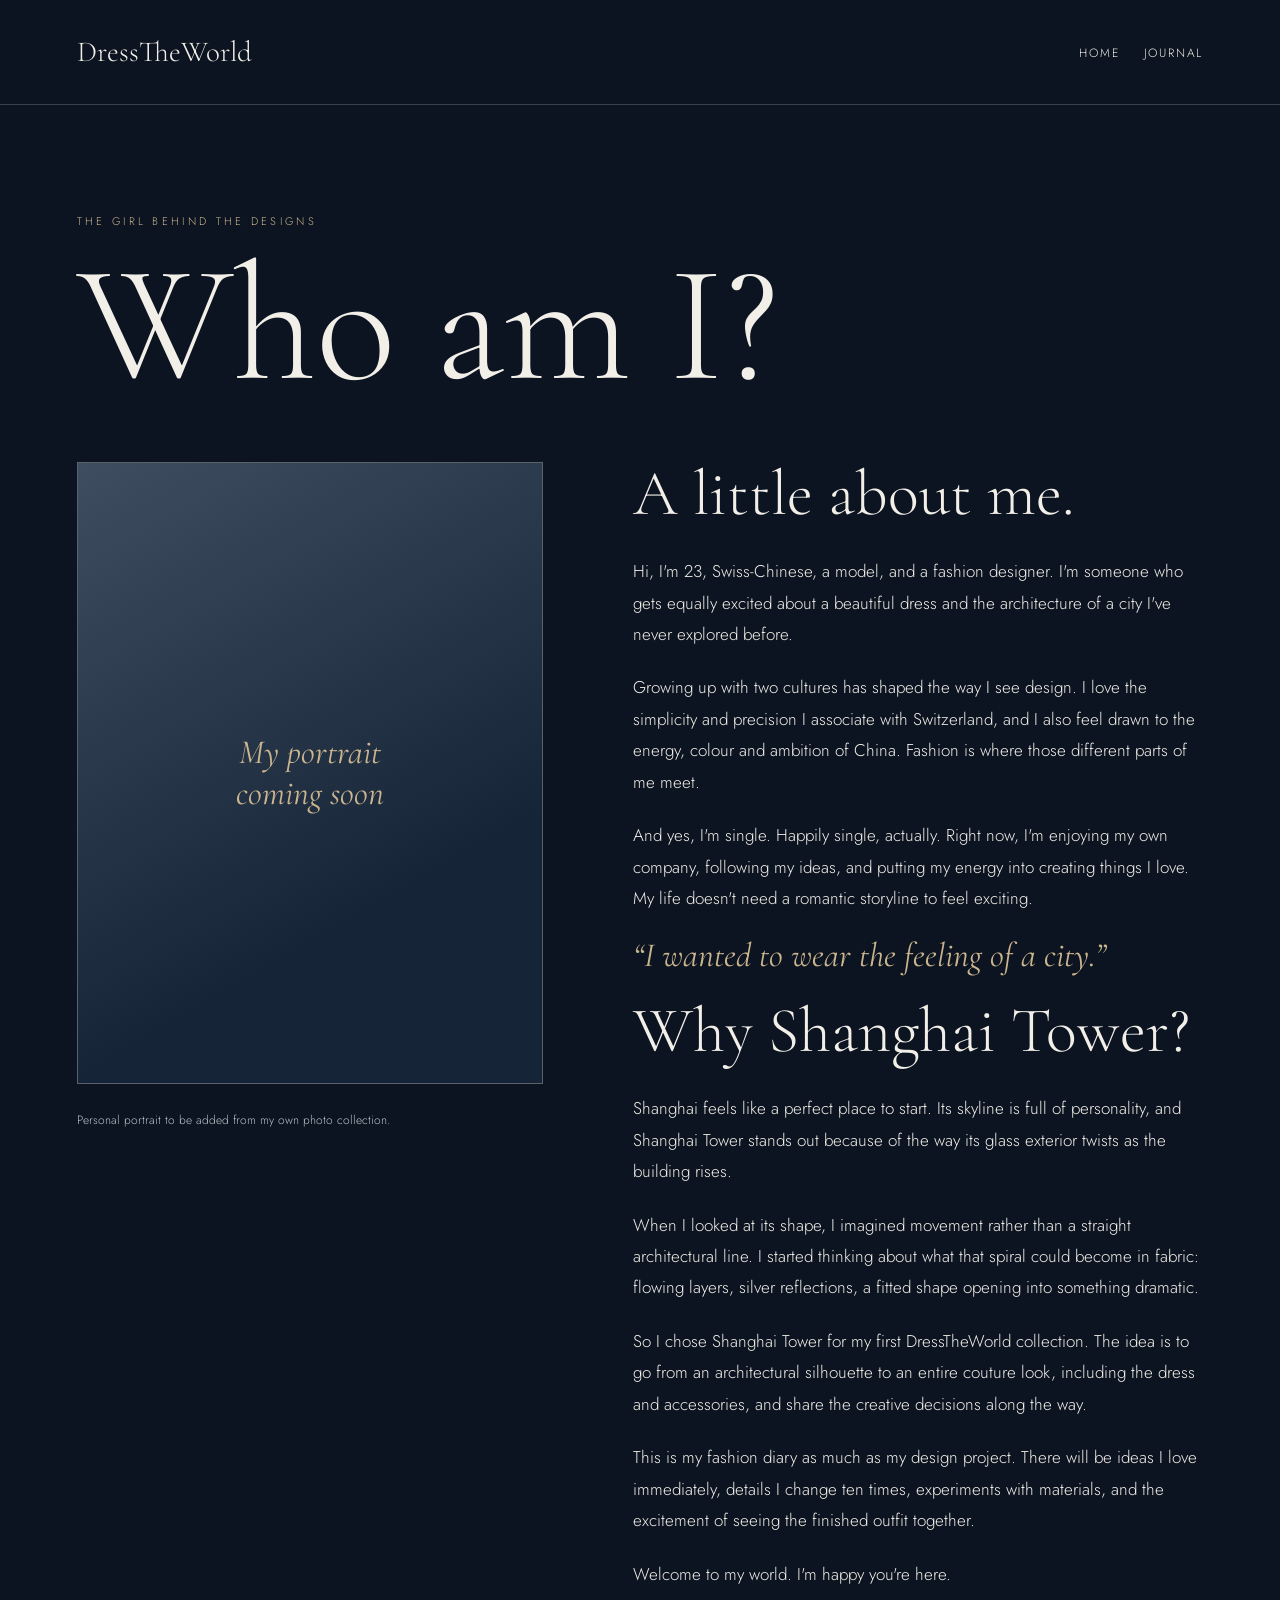
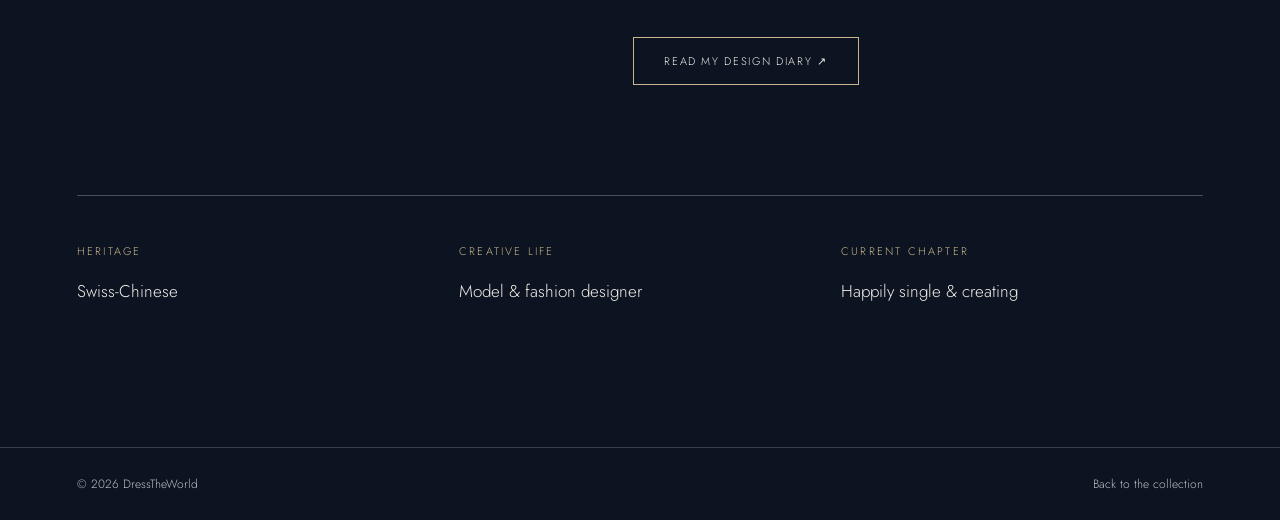
==== about.html @ 3185a852 "Add designer biography and Shanghai Tower personal story" ====
<!doctype html>
<html lang="en"><head><meta charset="utf-8"><meta name="viewport" content="width=device-width,initial-scale=1"><meta name="description" content="Meet the Swiss-Chinese model and fashion designer behind DressTheWorld."><title>Who Am I | DressTheWorld</title>
<link rel="preconnect" href="https://fonts.googleapis.com"><link rel="preconnect" href="https://fonts.gstatic.com" crossorigin><link href="https://fonts.googleapis.com/css2?family=Cormorant+Garamond:wght@300;400;500&family=Jost:wght@300;400;500&display=swap" rel="stylesheet">
<style>:root{--bg:#0b1420;--light:#f2eee8;--gold:#cbb58f;--muted:#bbc1c7}*{box-sizing:border-box}body{margin:0;background:var(--bg);color:var(--light);font:300 17px/1.85 Jost,sans-serif}a{color:inherit;text-decoration:none}header,footer{padding:25px 6%;border-bottom:1px solid #37404b;display:flex;justify-content:space-between;gap:25px;align-items:center}footer{border-top:1px solid #37404b;border-bottom:0;color:var(--muted);font-size:12px}.brand,h1,h2{font-family:"Cormorant Garamond",serif;font-weight:300}.brand{font-size:29px}nav a{font-size:12px;text-transform:uppercase;letter-spacing:.15em;margin-left:24px}nav a:hover{color:var(--gold)}main{max-width:1300px;margin:auto;padding:95px 6% 130px}.eyebrow{color:var(--gold);text-transform:uppercase;letter-spacing:.3em;font-size:11px}h1{font-size:clamp(5.5rem,13vw,11rem);line-height:.8;margin:28px 0 70px}h2{font-size:clamp(2.8rem,5vw,4.5rem);line-height:1;margin:0 0 30px}.layout{display:grid;grid-template-columns:.9fr 1.1fr;gap:8%;align-items:start}.portrait{aspect-ratio:3/4;border:1px solid #59616b;background:linear-gradient(150deg,#3e4e60,#152436 70%);display:grid;place-items:center;text-align:center;padding:30px}.portrait img{width:100%;height:100%;object-fit:cover}.portrait span{font:italic 34px "Cormorant Garamond",serif;color:var(--gold)}.copy p{margin:0 0 22px}.quote{font:italic 34px/1.2 "Cormorant Garamond",serif;color:var(--gold);margin:42px 0}.details{display:grid;grid-template-columns:repeat(3,1fr);gap:20px;margin:110px 0 0;padding-top:38px;border-top:1px solid #47505a}.detail label{color:var(--gold);font-size:11px;letter-spacing:.2em;text-transform:uppercase}.detail p{margin:10px 0}.footnote{font-size:12px;color:var(--muted);margin-top:25px}.btn{display:inline-block;border:1px solid var(--gold);padding:13px 30px;letter-spacing:.15em;text-transform:uppercase;font-size:11px;margin-top:25px}.btn:hover{background:var(--gold);color:var(--bg)}@media(max-width:760px){.layout,.details{grid-template-columns:1fr}main{padding:65px 6% 80px}nav a{margin-left:10px}.portrait{max-width:550px}h1{margin-bottom:45px}.details{margin-top:60px}}</style></head>
<body><header><a class="brand" href="./">DressTheWorld</a><nav><a href="./">Home</a><a href="journal.html">Journal</a></nav></header><main>
<p class="eyebrow">The girl behind the designs</p><h1>Who am I?</h1>
<div class="layout"><div><div class="portrait" id="portrait"><span>My portrait<br>coming soon</span></div><p class="footnote">Personal portrait to be added from my own photo collection.</p></div>
<div class="copy"><h2>A little about me.</h2>
<p>Hi, I'm 23, Swiss-Chinese, a model, and a fashion designer. I'm someone who gets equally excited about a beautiful dress and the architecture of a city I've never explored before.</p>
<p>Growing up with two cultures has shaped the way I see design. I love the simplicity and precision I associate with Switzerland, and I also feel drawn to the energy, colour and ambition of China. Fashion is where those different parts of me meet.</p>
<p>And yes, I'm single. Happily single, actually. Right now, I'm enjoying my own company, following my ideas, and putting my energy into creating things I love. My life doesn't need a romantic storyline to feel exciting.</p>
<p class="quote">“I wanted to wear the feeling of a city.”</p>
<h2>Why Shanghai Tower?</h2>
<p>Shanghai feels like a perfect place to start. Its skyline is full of personality, and Shanghai Tower stands out because of the way its glass exterior twists as the building rises.</p>
<p>When I looked at its shape, I imagined movement rather than a straight architectural line. I started thinking about what that spiral could become in fabric: flowing layers, silver reflections, a fitted shape opening into something dramatic.</p>
<p>So I chose Shanghai Tower for my first DressTheWorld collection. The idea is to go from an architectural silhouette to an entire couture look, including the dress and accessories, and share the creative decisions along the way.</p>
<p>This is my fashion diary as much as my design project. There will be ideas I love immediately, details I change ten times, experiments with materials, and the excitement of seeing the finished outfit together.</p>
<p>Welcome to my world. I'm happy you're here.</p>
<a class="btn" href="journal.html">Read my design diary ↗</a>
</div></div>
<div class="details"><div class="detail"><label>Heritage</label><p>Swiss-Chinese</p></div><div class="detail"><label>Creative life</label><p>Model & fashion designer</p></div><div class="detail"><label>Current chapter</label><p>Happily single & creating</p></div></div>
</main><footer><span>© <span id="year"></span> DressTheWorld</span><a href="./">Back to the collection</a></footer>
<script>document.getElementById('year').textContent=new Date().getFullYear();const im=new Image();im.onload=()=>{im.alt='Portrait of the DressTheWorld designer';document.getElementById('portrait').replaceChildren(im)};im.src='images/about/portrait.jpg';</script></body></html>
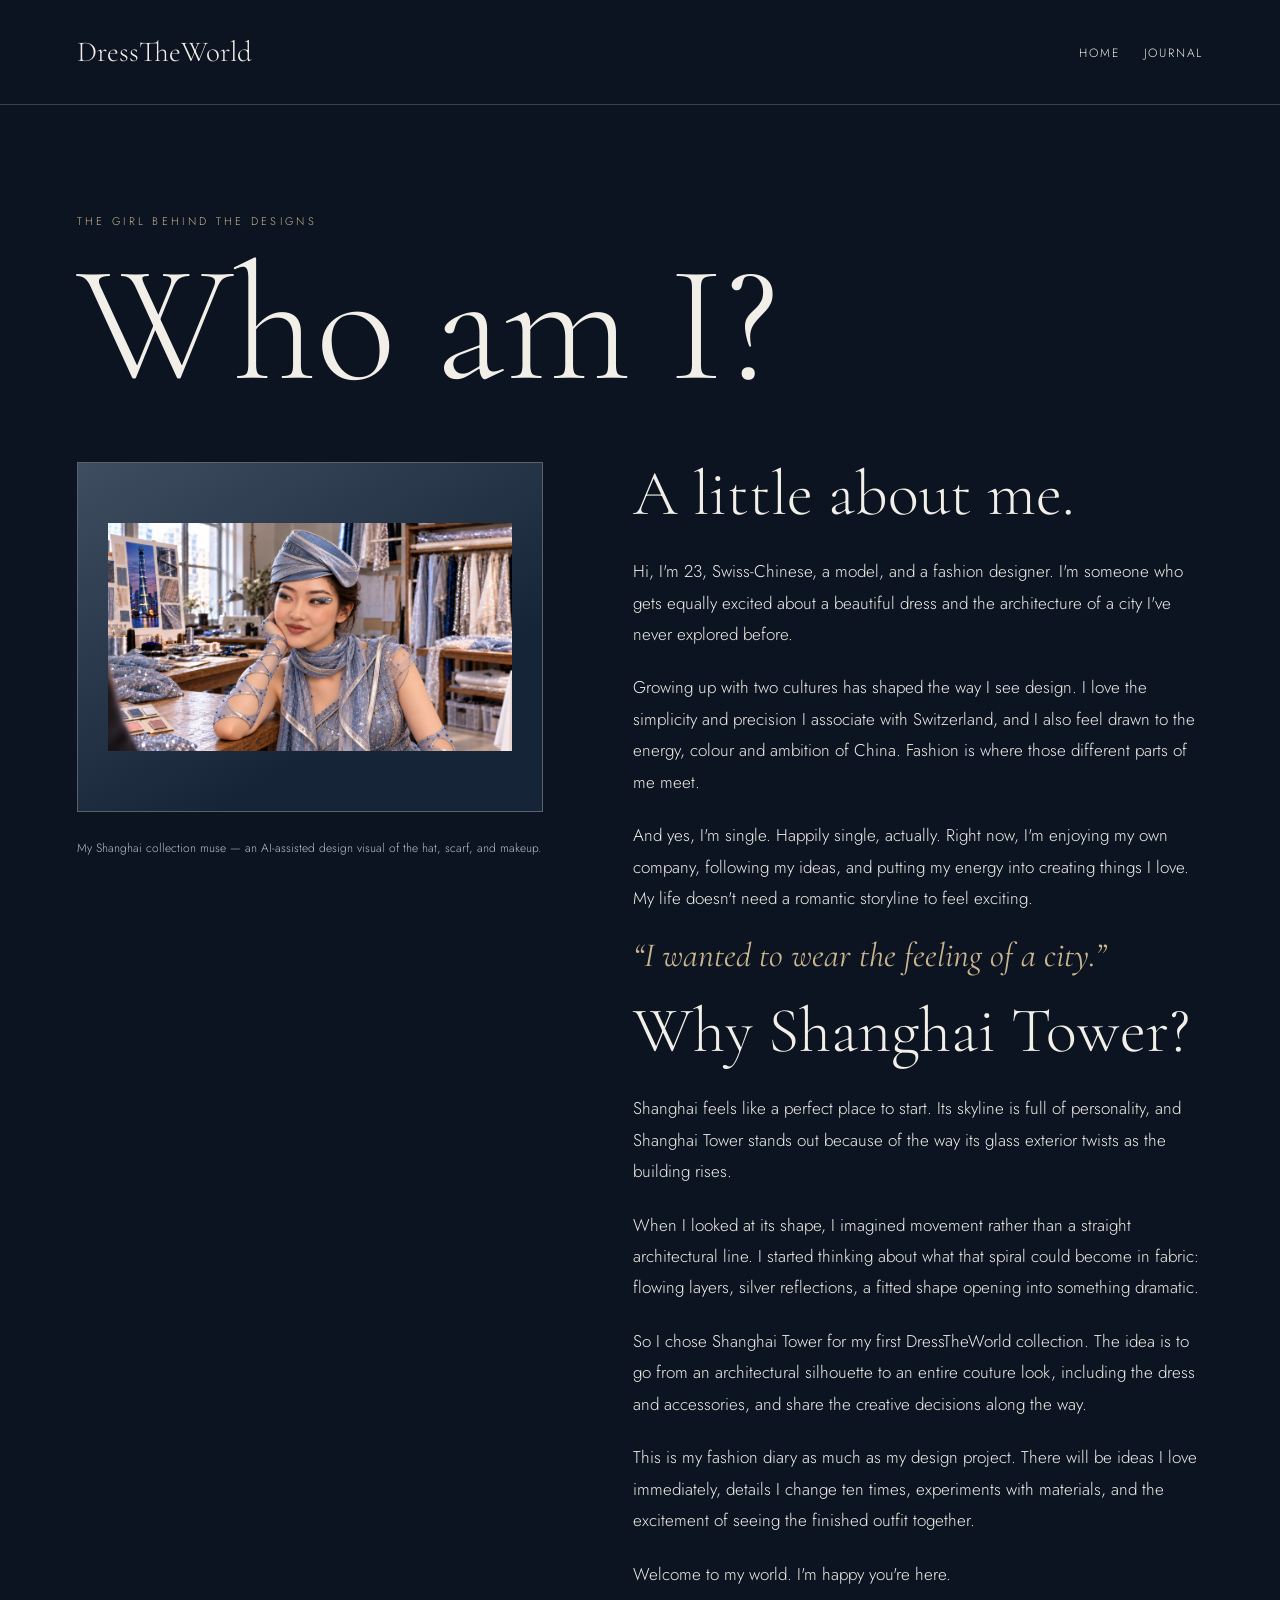
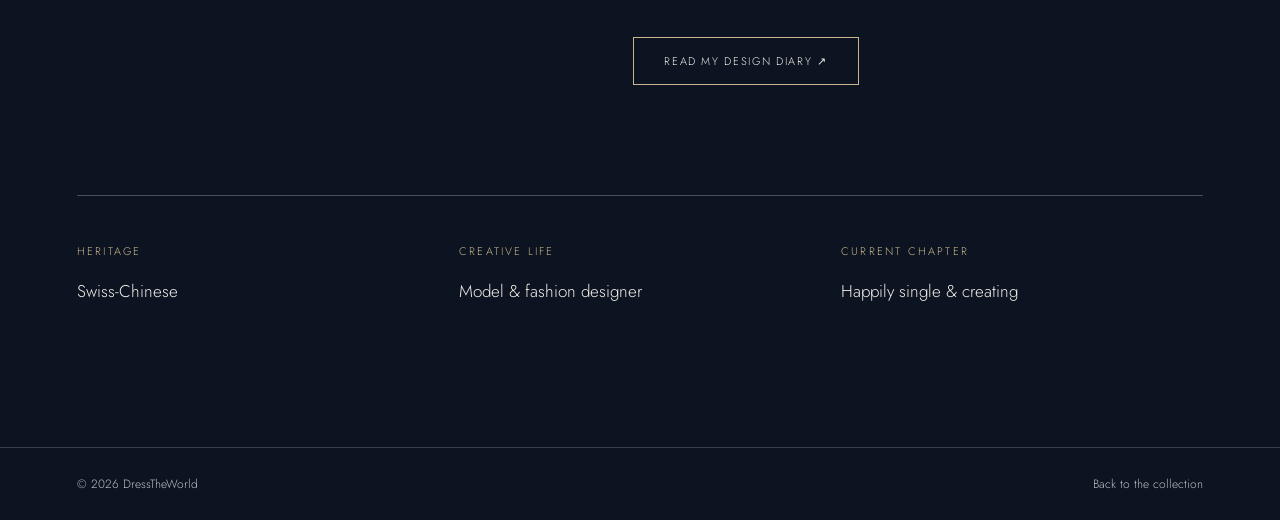
==== commit c8e7b8b8: "Publish complete Shanghai fashion diary with 106 captioned images" ====
--- a/about.html
+++ b/about.html
@@ -1,10 +1,10 @@
 <!doctype html>
 <html lang="en"><head><meta charset="utf-8"><meta name="viewport" content="width=device-width,initial-scale=1"><meta name="description" content="Meet the Swiss-Chinese model and fashion designer behind DressTheWorld."><title>Who Am I | DressTheWorld</title>
 <link rel="preconnect" href="https://fonts.googleapis.com"><link rel="preconnect" href="https://fonts.gstatic.com" crossorigin><link href="https://fonts.googleapis.com/css2?family=Cormorant+Garamond:wght@300;400;500&family=Jost:wght@300;400;500&display=swap" rel="stylesheet">
-<style>:root{--bg:#0b1420;--light:#f2eee8;--gold:#cbb58f;--muted:#bbc1c7}*{box-sizing:border-box}body{margin:0;background:var(--bg);color:var(--light);font:300 17px/1.85 Jost,sans-serif}a{color:inherit;text-decoration:none}header,footer{padding:25px 6%;border-bottom:1px solid #37404b;display:flex;justify-content:space-between;gap:25px;align-items:center}footer{border-top:1px solid #37404b;border-bottom:0;color:var(--muted);font-size:12px}.brand,h1,h2{font-family:"Cormorant Garamond",serif;font-weight:300}.brand{font-size:29px}nav a{font-size:12px;text-transform:uppercase;letter-spacing:.15em;margin-left:24px}nav a:hover{color:var(--gold)}main{max-width:1300px;margin:auto;padding:95px 6% 130px}.eyebrow{color:var(--gold);text-transform:uppercase;letter-spacing:.3em;font-size:11px}h1{font-size:clamp(5.5rem,13vw,11rem);line-height:.8;margin:28px 0 70px}h2{font-size:clamp(2.8rem,5vw,4.5rem);line-height:1;margin:0 0 30px}.layout{display:grid;grid-template-columns:.9fr 1.1fr;gap:8%;align-items:start}.portrait{aspect-ratio:3/4;border:1px solid #59616b;background:linear-gradient(150deg,#3e4e60,#152436 70%);display:grid;place-items:center;text-align:center;padding:30px}.portrait img{width:100%;height:100%;object-fit:cover}.portrait span{font:italic 34px "Cormorant Garamond",serif;color:var(--gold)}.copy p{margin:0 0 22px}.quote{font:italic 34px/1.2 "Cormorant Garamond",serif;color:var(--gold);margin:42px 0}.details{display:grid;grid-template-columns:repeat(3,1fr);gap:20px;margin:110px 0 0;padding-top:38px;border-top:1px solid #47505a}.detail label{color:var(--gold);font-size:11px;letter-spacing:.2em;text-transform:uppercase}.detail p{margin:10px 0}.footnote{font-size:12px;color:var(--muted);margin-top:25px}.btn{display:inline-block;border:1px solid var(--gold);padding:13px 30px;letter-spacing:.15em;text-transform:uppercase;font-size:11px;margin-top:25px}.btn:hover{background:var(--gold);color:var(--bg)}@media(max-width:760px){.layout,.details{grid-template-columns:1fr}main{padding:65px 6% 80px}nav a{margin-left:10px}.portrait{max-width:550px}h1{margin-bottom:45px}.details{margin-top:60px}}</style></head>
+<style>:root{--bg:#0b1420;--light:#f2eee8;--gold:#cbb58f;--muted:#bbc1c7}*{box-sizing:border-box}body{margin:0;background:var(--bg);color:var(--light);font:300 17px/1.85 Jost,sans-serif}a{color:inherit;text-decoration:none}header,footer{padding:25px 6%;border-bottom:1px solid #37404b;display:flex;justify-content:space-between;gap:25px;align-items:center}footer{border-top:1px solid #37404b;border-bottom:0;color:var(--muted);font-size:12px}.brand,h1,h2{font-family:"Cormorant Garamond",serif;font-weight:300}.brand{font-size:29px}nav a{font-size:12px;text-transform:uppercase;letter-spacing:.15em;margin-left:24px}nav a:hover{color:var(--gold)}main{max-width:1300px;margin:auto;padding:95px 6% 130px}.eyebrow{color:var(--gold);text-transform:uppercase;letter-spacing:.3em;font-size:11px}h1{font-size:clamp(5.5rem,13vw,11rem);line-height:.8;margin:28px 0 70px}h2{font-size:clamp(2.8rem,5vw,4.5rem);line-height:1;margin:0 0 30px}.layout{display:grid;grid-template-columns:.9fr 1.1fr;gap:8%;align-items:start}.portrait{aspect-ratio:4/3;border:1px solid #59616b;background:linear-gradient(150deg,#3e4e60,#152436 70%);display:grid;place-items:center;text-align:center;padding:30px}.portrait img{width:100%;height:100%;object-fit:contain}.portrait span{font:italic 34px "Cormorant Garamond",serif;color:var(--gold)}.copy p{margin:0 0 22px}.quote{font:italic 34px/1.2 "Cormorant Garamond",serif;color:var(--gold);margin:42px 0}.details{display:grid;grid-template-columns:repeat(3,1fr);gap:20px;margin:110px 0 0;padding-top:38px;border-top:1px solid #47505a}.detail label{color:var(--gold);font-size:11px;letter-spacing:.2em;text-transform:uppercase}.detail p{margin:10px 0}.footnote{font-size:12px;color:var(--muted);margin-top:25px}.btn{display:inline-block;border:1px solid var(--gold);padding:13px 30px;letter-spacing:.15em;text-transform:uppercase;font-size:11px;margin-top:25px}.btn:hover{background:var(--gold);color:var(--bg)}@media(max-width:760px){.layout,.details{grid-template-columns:1fr}main{padding:65px 6% 80px}nav a{margin-left:10px}.portrait{max-width:550px}h1{margin-bottom:45px}.details{margin-top:60px}}</style></head>
 <body><header><a class="brand" href="./">DressTheWorld</a><nav><a href="./">Home</a><a href="journal.html">Journal</a></nav></header><main>
 <p class="eyebrow">The girl behind the designs</p><h1>Who am I?</h1>
-<div class="layout"><div><div class="portrait" id="portrait"><span>My portrait<br>coming soon</span></div><p class="footnote">Personal portrait to be added from my own photo collection.</p></div>
+<div class="layout"><div><div class="portrait" id="portrait"><img src="images/diary/037.webp" alt="Collection muse wearing the Shanghai spiral hat and scarf in the atelier"></div><p class="footnote">My Shanghai collection muse — an AI-assisted design visual of the hat, scarf, and makeup.</p></div>
 <div class="copy"><h2>A little about me.</h2>
 <p>Hi, I'm 23, Swiss-Chinese, a model, and a fashion designer. I'm someone who gets equally excited about a beautiful dress and the architecture of a city I've never explored before.</p>
 <p>Growing up with two cultures has shaped the way I see design. I love the simplicity and precision I associate with Switzerland, and I also feel drawn to the energy, colour and ambition of China. Fashion is where those different parts of me meet.</p>
@@ -20,4 +20,4 @@
 </div></div>
 <div class="details"><div class="detail"><label>Heritage</label><p>Swiss-Chinese</p></div><div class="detail"><label>Creative life</label><p>Model & fashion designer</p></div><div class="detail"><label>Current chapter</label><p>Happily single & creating</p></div></div>
 </main><footer><span>© <span id="year"></span> DressTheWorld</span><a href="./">Back to the collection</a></footer>
-<script>document.getElementById('year').textContent=new Date().getFullYear();const im=new Image();im.onload=()=>{im.alt='Portrait of the DressTheWorld designer';document.getElementById('portrait').replaceChildren(im)};im.src='images/about/portrait.jpg';</script></body></html>+<script>document.getElementById('year').textContent=new Date().getFullYear();</script></body></html>
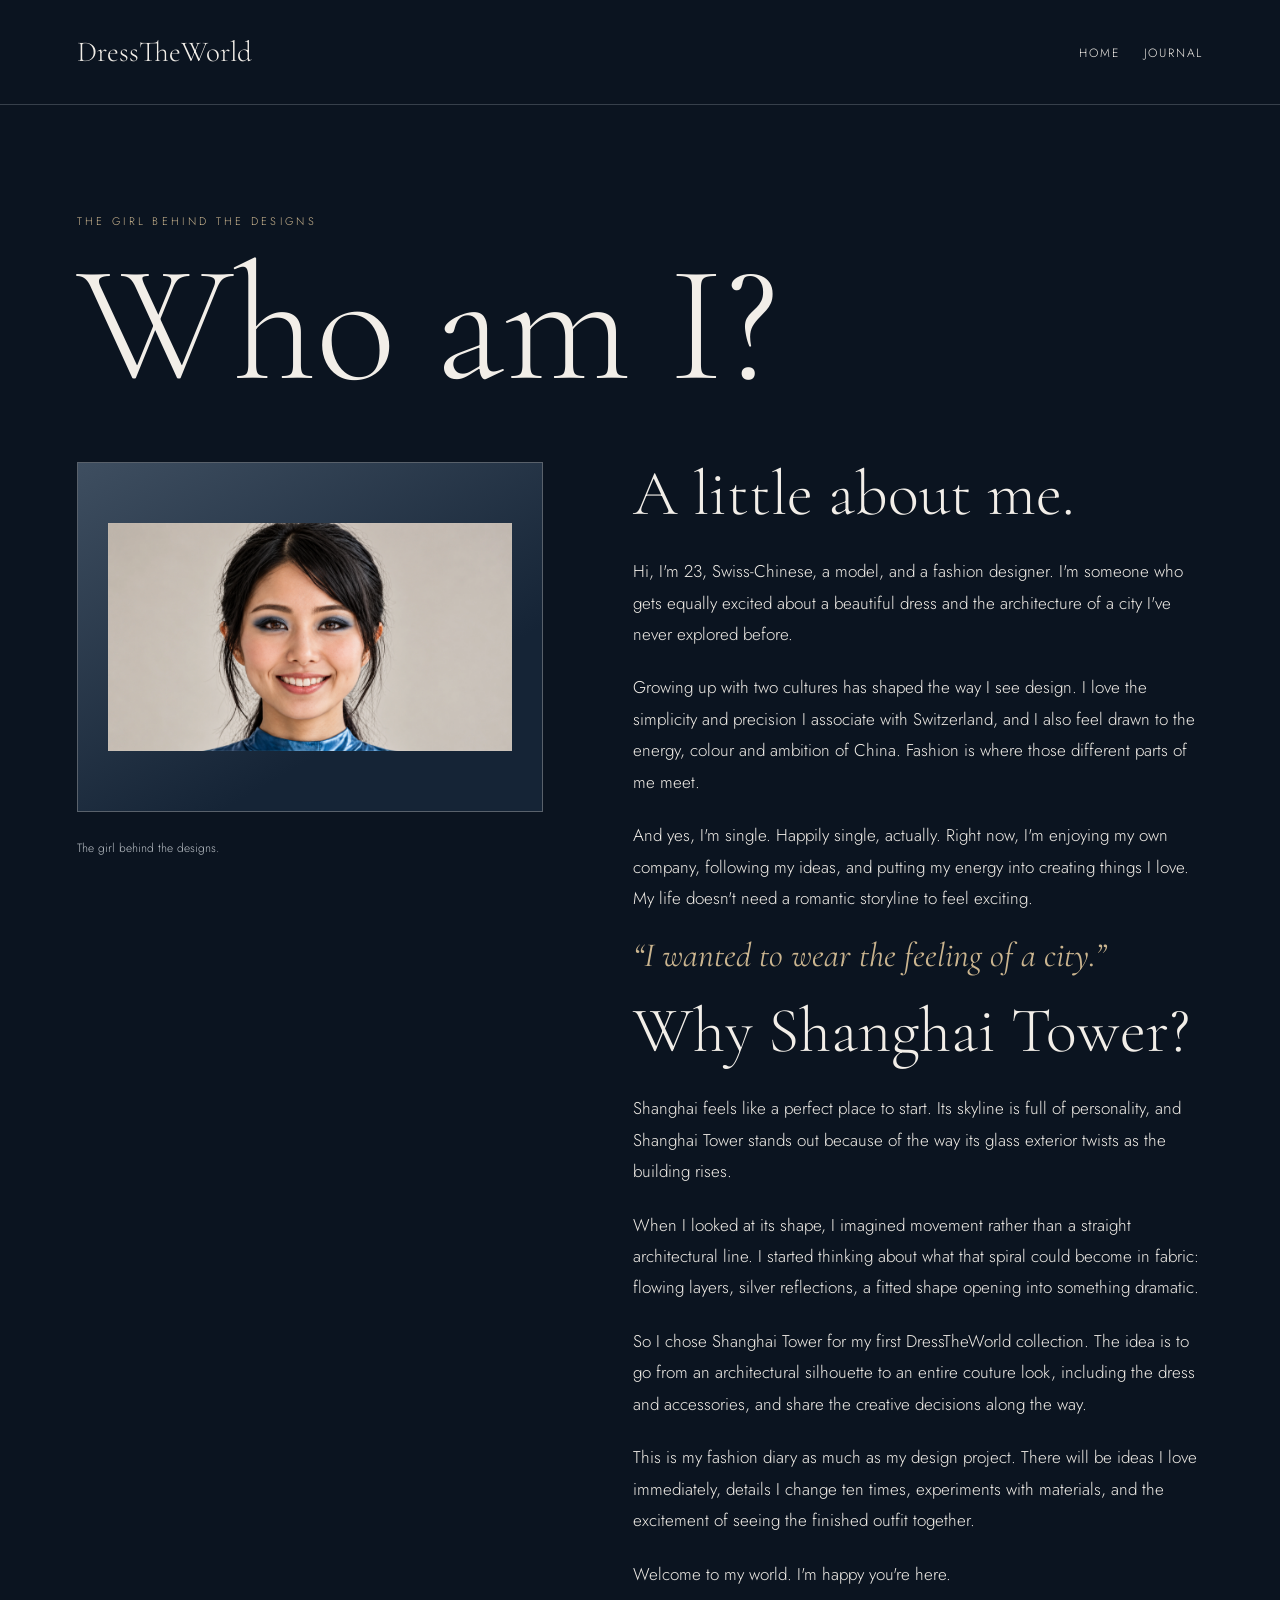
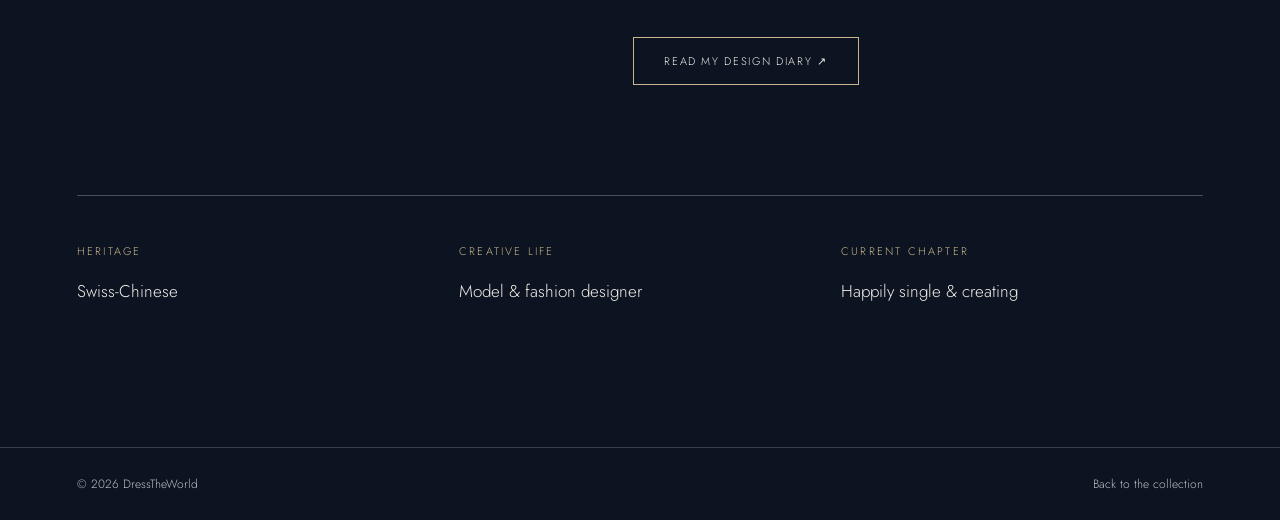
==== commit f942b55c: "Replace Who Am I portrait with supplied image" ====
--- a/about.html
+++ b/about.html
@@ -4,7 +4,7 @@
 <style>:root{--bg:#0b1420;--light:#f2eee8;--gold:#cbb58f;--muted:#bbc1c7}*{box-sizing:border-box}body{margin:0;background:var(--bg);color:var(--light);font:300 17px/1.85 Jost,sans-serif}a{color:inherit;text-decoration:none}header,footer{padding:25px 6%;border-bottom:1px solid #37404b;display:flex;justify-content:space-between;gap:25px;align-items:center}footer{border-top:1px solid #37404b;border-bottom:0;color:var(--muted);font-size:12px}.brand,h1,h2{font-family:"Cormorant Garamond",serif;font-weight:300}.brand{font-size:29px}nav a{font-size:12px;text-transform:uppercase;letter-spacing:.15em;margin-left:24px}nav a:hover{color:var(--gold)}main{max-width:1300px;margin:auto;padding:95px 6% 130px}.eyebrow{color:var(--gold);text-transform:uppercase;letter-spacing:.3em;font-size:11px}h1{font-size:clamp(5.5rem,13vw,11rem);line-height:.8;margin:28px 0 70px}h2{font-size:clamp(2.8rem,5vw,4.5rem);line-height:1;margin:0 0 30px}.layout{display:grid;grid-template-columns:.9fr 1.1fr;gap:8%;align-items:start}.portrait{aspect-ratio:4/3;border:1px solid #59616b;background:linear-gradient(150deg,#3e4e60,#152436 70%);display:grid;place-items:center;text-align:center;padding:30px}.portrait img{width:100%;height:100%;object-fit:contain}.portrait span{font:italic 34px "Cormorant Garamond",serif;color:var(--gold)}.copy p{margin:0 0 22px}.quote{font:italic 34px/1.2 "Cormorant Garamond",serif;color:var(--gold);margin:42px 0}.details{display:grid;grid-template-columns:repeat(3,1fr);gap:20px;margin:110px 0 0;padding-top:38px;border-top:1px solid #47505a}.detail label{color:var(--gold);font-size:11px;letter-spacing:.2em;text-transform:uppercase}.detail p{margin:10px 0}.footnote{font-size:12px;color:var(--muted);margin-top:25px}.btn{display:inline-block;border:1px solid var(--gold);padding:13px 30px;letter-spacing:.15em;text-transform:uppercase;font-size:11px;margin-top:25px}.btn:hover{background:var(--gold);color:var(--bg)}@media(max-width:760px){.layout,.details{grid-template-columns:1fr}main{padding:65px 6% 80px}nav a{margin-left:10px}.portrait{max-width:550px}h1{margin-bottom:45px}.details{margin-top:60px}}</style></head>
 <body><header><a class="brand" href="./">DressTheWorld</a><nav><a href="./">Home</a><a href="journal.html">Journal</a></nav></header><main>
 <p class="eyebrow">The girl behind the designs</p><h1>Who am I?</h1>
-<div class="layout"><div><div class="portrait" id="portrait"><img src="images/diary/037.webp" alt="Collection muse wearing the Shanghai spiral hat and scarf in the atelier"></div><p class="footnote">My Shanghai collection muse — an AI-assisted design visual of the hat, scarf, and makeup.</p></div>
+<div class="layout"><div><div class="portrait" id="portrait"><img src="images/who-am-i.webp" alt="Portrait with dark hair and a blue top" width="3840" height="2160"></div><p class="footnote">The girl behind the designs.</p></div>
 <div class="copy"><h2>A little about me.</h2>
 <p>Hi, I'm 23, Swiss-Chinese, a model, and a fashion designer. I'm someone who gets equally excited about a beautiful dress and the architecture of a city I've never explored before.</p>
 <p>Growing up with two cultures has shaped the way I see design. I love the simplicity and precision I associate with Switzerland, and I also feel drawn to the energy, colour and ambition of China. Fashion is where those different parts of me meet.</p>
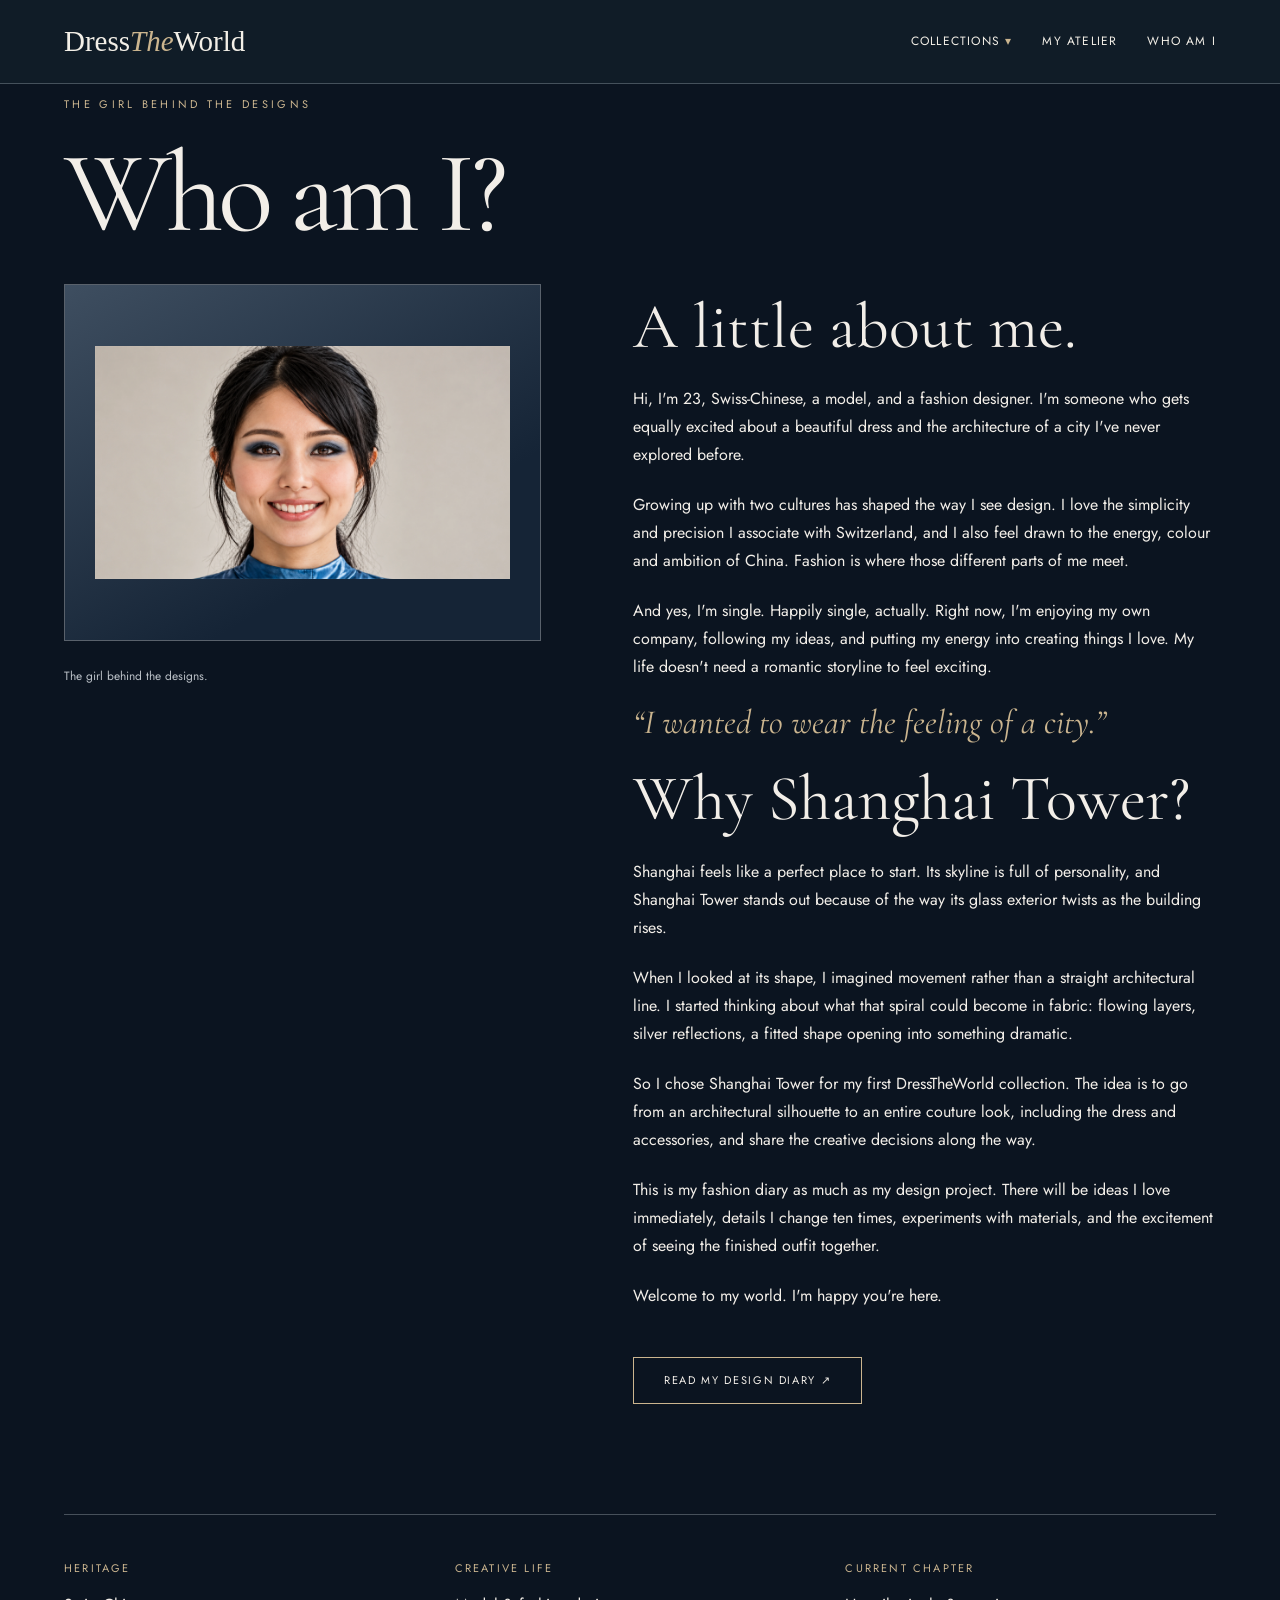
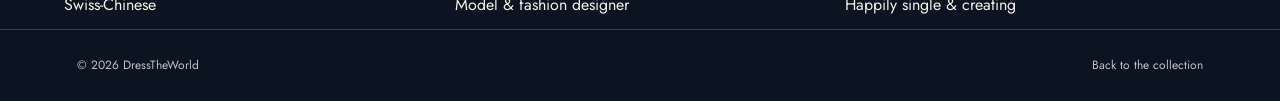
==== commit 0f30ea01: "Publish from Pinegrow" ====
--- a/about.html
+++ b/about.html
@@ -1,23 +1,23 @@
-<!doctype html>
-<html lang="en"><head><meta charset="utf-8"><meta name="viewport" content="width=device-width,initial-scale=1"><meta name="description" content="Meet the Swiss-Chinese model and fashion designer behind DressTheWorld."><title>Who Am I | DressTheWorld</title>
-<link rel="preconnect" href="https://fonts.googleapis.com"><link rel="preconnect" href="https://fonts.gstatic.com" crossorigin><link href="https://fonts.googleapis.com/css2?family=Cormorant+Garamond:wght@300;400;500&family=Jost:wght@300;400;500&display=swap" rel="stylesheet">
-<style>:root{--bg:#0b1420;--light:#f2eee8;--gold:#cbb58f;--muted:#bbc1c7}*{box-sizing:border-box}body{margin:0;background:var(--bg);color:var(--light);font:300 17px/1.85 Jost,sans-serif}a{color:inherit;text-decoration:none}header,footer{padding:25px 6%;border-bottom:1px solid #37404b;display:flex;justify-content:space-between;gap:25px;align-items:center}footer{border-top:1px solid #37404b;border-bottom:0;color:var(--muted);font-size:12px}.brand,h1,h2{font-family:"Cormorant Garamond",serif;font-weight:300}.brand{font-size:29px}nav a{font-size:12px;text-transform:uppercase;letter-spacing:.15em;margin-left:24px}nav a:hover{color:var(--gold)}main{max-width:1300px;margin:auto;padding:95px 6% 130px}.eyebrow{color:var(--gold);text-transform:uppercase;letter-spacing:.3em;font-size:11px}h1{font-size:clamp(5.5rem,13vw,11rem);line-height:.8;margin:28px 0 70px}h2{font-size:clamp(2.8rem,5vw,4.5rem);line-height:1;margin:0 0 30px}.layout{display:grid;grid-template-columns:.9fr 1.1fr;gap:8%;align-items:start}.portrait{aspect-ratio:4/3;border:1px solid #59616b;background:linear-gradient(150deg,#3e4e60,#152436 70%);display:grid;place-items:center;text-align:center;padding:30px}.portrait img{width:100%;height:100%;object-fit:contain}.portrait span{font:italic 34px "Cormorant Garamond",serif;color:var(--gold)}.copy p{margin:0 0 22px}.quote{font:italic 34px/1.2 "Cormorant Garamond",serif;color:var(--gold);margin:42px 0}.details{display:grid;grid-template-columns:repeat(3,1fr);gap:20px;margin:110px 0 0;padding-top:38px;border-top:1px solid #47505a}.detail label{color:var(--gold);font-size:11px;letter-spacing:.2em;text-transform:uppercase}.detail p{margin:10px 0}.footnote{font-size:12px;color:var(--muted);margin-top:25px}.btn{display:inline-block;border:1px solid var(--gold);padding:13px 30px;letter-spacing:.15em;text-transform:uppercase;font-size:11px;margin-top:25px}.btn:hover{background:var(--gold);color:var(--bg)}@media(max-width:760px){.layout,.details{grid-template-columns:1fr}main{padding:65px 6% 80px}nav a{margin-left:10px}.portrait{max-width:550px}h1{margin-bottom:45px}.details{margin-top:60px}}</style></head>
-<body><header><a class="brand" href="./">DressTheWorld</a><nav><a href="./">Home</a><a href="journal.html">Journal</a></nav></header><main>
-<p class="eyebrow">The girl behind the designs</p><h1>Who am I?</h1>
-<div class="layout"><div><div class="portrait" id="portrait"><img src="images/who-am-i.webp" alt="Portrait with dark hair and a blue top" width="3840" height="2160"></div><p class="footnote">The girl behind the designs.</p></div>
-<div class="copy"><h2>A little about me.</h2>
-<p>Hi, I'm 23, Swiss-Chinese, a model, and a fashion designer. I'm someone who gets equally excited about a beautiful dress and the architecture of a city I've never explored before.</p>
-<p>Growing up with two cultures has shaped the way I see design. I love the simplicity and precision I associate with Switzerland, and I also feel drawn to the energy, colour and ambition of China. Fashion is where those different parts of me meet.</p>
-<p>And yes, I'm single. Happily single, actually. Right now, I'm enjoying my own company, following my ideas, and putting my energy into creating things I love. My life doesn't need a romantic storyline to feel exciting.</p>
-<p class="quote">“I wanted to wear the feeling of a city.”</p>
-<h2>Why Shanghai Tower?</h2>
-<p>Shanghai feels like a perfect place to start. Its skyline is full of personality, and Shanghai Tower stands out because of the way its glass exterior twists as the building rises.</p>
-<p>When I looked at its shape, I imagined movement rather than a straight architectural line. I started thinking about what that spiral could become in fabric: flowing layers, silver reflections, a fitted shape opening into something dramatic.</p>
-<p>So I chose Shanghai Tower for my first DressTheWorld collection. The idea is to go from an architectural silhouette to an entire couture look, including the dress and accessories, and share the creative decisions along the way.</p>
-<p>This is my fashion diary as much as my design project. There will be ideas I love immediately, details I change ten times, experiments with materials, and the excitement of seeing the finished outfit together.</p>
-<p>Welcome to my world. I'm happy you're here.</p>
-<a class="btn" href="journal.html">Read my design diary ↗</a>
-</div></div>
-<div class="details"><div class="detail"><label>Heritage</label><p>Swiss-Chinese</p></div><div class="detail"><label>Creative life</label><p>Model & fashion designer</p></div><div class="detail"><label>Current chapter</label><p>Happily single & creating</p></div></div>
-</main><footer><span>© <span id="year"></span> DressTheWorld</span><a href="./">Back to the collection</a></footer>
+<!doctype html>
+<html lang="en"><head><meta charset="utf-8"><meta name="viewport" content="width=device-width,initial-scale=1"><meta name="description" content="Meet the Swiss-Chinese model and fashion designer behind DressTheWorld."><title>Who Am I | DressTheWorld</title>
+<link rel="preconnect" href="https://fonts.googleapis.com"><link rel="preconnect" href="https://fonts.gstatic.com" crossorigin><link href="https://fonts.googleapis.com/css2?family=Cormorant+Garamond:wght@300;400;500&family=Jost:wght@300;400;500&display=swap" rel="stylesheet">
+<style>:root{--bg:#0b1420;--light:#f2eee8;--gold:#cbb58f;--muted:#bbc1c7}*{box-sizing:border-box}body{margin:0;background:var(--bg);color:var(--light);font:300 17px/1.85 Jost,sans-serif}a{color:inherit;text-decoration:none}header,footer{padding:25px 6%;border-bottom:1px solid #37404b;display:flex;justify-content:space-between;gap:25px;align-items:center}footer{border-top:1px solid #37404b;border-bottom:0;color:var(--muted);font-size:12px}.brand,h1,h2{font-family:"Cormorant Garamond",serif;font-weight:300}.brand{font-size:29px}nav a{font-size:12px;text-transform:uppercase;letter-spacing:.15em;margin-left:24px}nav a:hover{color:var(--gold)}main{max-width:1300px;margin:auto;padding:95px 6% 130px}.eyebrow{color:var(--gold);text-transform:uppercase;letter-spacing:.3em;font-size:11px}h1{font-size:clamp(5.5rem,13vw,11rem);line-height:.8;margin:28px 0 70px}h2{font-size:clamp(2.8rem,5vw,4.5rem);line-height:1;margin:0 0 30px}.layout{display:grid;grid-template-columns:.9fr 1.1fr;gap:8%;align-items:start}.portrait{aspect-ratio:4/3;border:1px solid #59616b;background:linear-gradient(150deg,#3e4e60,#152436 70%);display:grid;place-items:center;text-align:center;padding:30px}.portrait img{width:100%;height:100%;object-fit:contain}.portrait span{font:italic 34px "Cormorant Garamond",serif;color:var(--gold)}.copy p{margin:0 0 22px}.quote{font:italic 34px/1.2 "Cormorant Garamond",serif;color:var(--gold);margin:42px 0}.details{display:grid;grid-template-columns:repeat(3,1fr);gap:20px;margin:110px 0 0;padding-top:38px;border-top:1px solid #47505a}.detail label{color:var(--gold);font-size:11px;letter-spacing:.2em;text-transform:uppercase}.detail p{margin:10px 0}.footnote{font-size:12px;color:var(--muted);margin-top:25px}.btn{display:inline-block;border:1px solid var(--gold);padding:13px 30px;letter-spacing:.15em;text-transform:uppercase;font-size:11px;margin-top:25px}.btn:hover{background:var(--gold);color:var(--bg)}@media(max-width:760px){.layout,.details{grid-template-columns:1fr}main{padding:65px 6% 80px}nav a{margin-left:10px}.portrait{max-width:550px}h1{margin-bottom:45px}.details{margin-top:60px}}</style><link rel="stylesheet" href="editorial.css"><script defer src="navigation.js"></script><script defer src="https://cloud.umami.is/script.js" data-website-id="072705a8-174e-44c3-b7c8-53ea52c90b67"></script></head>
+<body><header class="site-header"><a class="site-brand" href="index.html" aria-label="DressTheWorld home">Dress<i>The</i>World</a><nav class="site-nav" aria-label="Primary"><details class="collections-menu"><summary>Collections</summary><div class="collection-links"><a href="index.html#shanghai-tower">Shanghai Tower</a><a href="index.html#taipei-101">Taipei 101<small class="collection-status">(Ready in Christmas 2028)</small></a><a href="index.html#petronas-towers">Petronas Towers<small class="collection-status">(reality in Q1 2027)</small></a><a href="index.html#turning-torso">Turning Torso<small class="collection-status">(primi skizzi in Q1 2027)</small></a><a href="index.html#surprise">Surprise!<small class="collection-status">(reading you comments)</small></a><a href="index.html#kingdom-centre">Kingdom Centre<small class="collection-status">(thinking about it)</small></a><a href="index.html#crown-sydney">Crown Sydney<small class="collection-status">(dreaming about it)</small></a><a href="index.html#burj-khalifa">Burj Khalifa<small class="collection-status">(considering it)</small></a></div></details><a href="atelier.html">My Atelier</a><a href="about.html">Who Am I</a></nav></header><main>
+<p class="eyebrow">The girl behind the designs</p><h1>Who am I?</h1>
+<div class="layout"><div><div class="portrait" id="portrait"><img src="images/who-am-i.webp" alt="Portrait with dark hair and a blue top" width="3840" height="2160"></div><p class="footnote">The girl behind the designs.</p></div>
+<div class="copy"><h2>A little about me.</h2>
+<p>Hi, I'm 23, Swiss-Chinese, a model, and a fashion designer. I'm someone who gets equally excited about a beautiful dress and the architecture of a city I've never explored before.</p>
+<p>Growing up with two cultures has shaped the way I see design. I love the simplicity and precision I associate with Switzerland, and I also feel drawn to the energy, colour and ambition of China. Fashion is where those different parts of me meet.</p>
+<p>And yes, I'm single. Happily single, actually. Right now, I'm enjoying my own company, following my ideas, and putting my energy into creating things I love. My life doesn't need a romantic storyline to feel exciting.</p>
+<p class="quote">“I wanted to wear the feeling of a city.”</p>
+<h2>Why Shanghai Tower?</h2>
+<p>Shanghai feels like a perfect place to start. Its skyline is full of personality, and Shanghai Tower stands out because of the way its glass exterior twists as the building rises.</p>
+<p>When I looked at its shape, I imagined movement rather than a straight architectural line. I started thinking about what that spiral could become in fabric: flowing layers, silver reflections, a fitted shape opening into something dramatic.</p>
+<p>So I chose Shanghai Tower for my first DressTheWorld collection. The idea is to go from an architectural silhouette to an entire couture look, including the dress and accessories, and share the creative decisions along the way.</p>
+<p>This is my fashion diary as much as my design project. There will be ideas I love immediately, details I change ten times, experiments with materials, and the excitement of seeing the finished outfit together.</p>
+<p>Welcome to my world. I'm happy you're here.</p>
+<a class="btn" href="index.html#shanghai-tower">Read my design diary ↗</a>
+</div></div>
+<div class="details"><div class="detail"><label>Heritage</label><p>Swiss-Chinese</p></div><div class="detail"><label>Creative life</label><p>Model & fashion designer</p></div><div class="detail"><label>Current chapter</label><p>Happily single & creating</p></div></div>
+</main><footer><span>© <span id="year"></span> DressTheWorld</span><a href="./">Back to the collection</a></footer>
 <script>document.getElementById('year').textContent=new Date().getFullYear();</script></body></html>
--- a/editorial.css
+++ b/editorial.css
@@ -0,0 +1,6 @@
+*{box-sizing:border-box}html{scroll-behavior:smooth;scroll-padding-top:30px}body{margin:0;background:#f3efe7;color:#202d32;font:400 16px/1.75 Jost,Arial,sans-serif}a{color:inherit;text-decoration:none}a:hover{color:#83613a}a:focus-visible,summary:focus-visible{outline:2px solid #ab8350;outline-offset:5px}.site-header{position:relative;z-index:30;display:flex;justify-content:space-between;align-items:center;gap:24px;padding:25px 5%;background:#101c27;color:#f3efe7;border-bottom:1px solid #45515b}.site-brand{font:400 29px Georgia,serif;white-space:nowrap}.site-brand i{color:#cbb58f}.site-nav{display:flex;align-items:center;gap:30px;font-size:12px;text-transform:uppercase;letter-spacing:.1em}.site-nav>a,.site-nav .collection-links a{margin:0;font-size:12px;letter-spacing:.1em}.collections-menu{position:relative;margin:0;padding:0;border:0}.collections-menu summary{cursor:pointer;margin:0;color:inherit;list-style:none}.collections-menu summary::-webkit-details-marker{display:none}.collections-menu summary::after{content:' ▾';color:#cbb58f}.collections-menu[open] summary::after{content:' ▴'}.collection-links{position:absolute;top:calc(100% + 18px);left:0;min-width:240px;padding:12px;background:#101c27;border:1px solid #52606b;box-shadow:0 15px 35px #0003}.collection-links a{display:block;padding:10px 12px}.collection-links a:hover{background:#253340;color:#ead4b2}body>main{max-width:1320px;margin:auto;padding:0 5%}.journal-intro{padding:85px 0 70px;max-width:850px}.kicker{font-size:11px;letter-spacing:.19em;text-transform:uppercase;color:#80623e;margin:0 0 20px}h1,h2,h3{font-family:'Cormorant Garamond',Georgia,serif;font-weight:400}h1{font-size:clamp(4rem,9vw,8.5rem);line-height:.95;letter-spacing:-.045em;margin:25px 0 35px}h1 em{color:#80623e}h2{font-size:clamp(2.7rem,5vw,4.5rem);line-height:1.04;margin:10px 0 25px}h3{font-size:2rem;line-height:1.15;margin:10px 0 15px}.lead{font-size:23px;max-width:680px}.text-link{display:inline-block;padding:5px 0;border-bottom:1px solid #9d805c}.feature{display:grid;grid-template-columns:1.2fr 1fr;border-top:1px solid #c5bcae;border-bottom:1px solid #c5bcae;padding:40px 0;gap:45px;align-items:center}.feature img{width:100%;height:auto;display:block}.standfirst{font:italic 30px Georgia,serif}.small,figcaption{font-size:12px;color:#626a6b;margin-top:20px}.journal-section{padding:75px 0;border-bottom:1px solid #c5bcae}.section-heading{max-width:750px;margin-bottom:40px}.entry-grid{display:grid;grid-template-columns:1fr 1fr;gap:55px 30px}.entry img{display:block;width:100%;aspect-ratio:16/10;object-fit:contain;background:#e4dfd5;margin-bottom:24px}.entry p{max-width:500px}.upcoming-grid{display:grid;grid-template-columns:repeat(3,minmax(0,1fr));gap:24px}.upcoming{border-top:1px solid #c5bcae;padding:25px 0;scroll-margin-top:30px}.upcoming .text-link{font-size:13px}.atelier-note{padding:75px 0}.site-footer{display:flex;justify-content:space-between;gap:20px;background:#101c27;color:#f3efe7;padding:30px 5%;font-size:12px}.atelier-figure{margin:0}.atelier-figure img{display:block;width:100%;height:auto}body:has(.chapter),body:has(.layout){background:#0b1420;color:#f2eee8}@media(max-width:760px){.site-header{align-items:flex-start;flex-direction:column;padding:20px 5%;gap:18px}.site-nav{gap:22px;flex-wrap:wrap}.site-nav>a{margin:0}.collection-links{max-width:85vw}.journal-intro{padding:55px 0}.feature,.entry-grid{grid-template-columns:1fr}.feature{gap:25px}.upcoming-grid{grid-template-columns:1fr 1fr}.journal-section,.atelier-note{padding:50px 0}.site-footer{flex-direction:column}.lead{font-size:20px}}@media(max-width:420px){.upcoming-grid{grid-template-columns:1fr}.site-nav{gap:18px;font-size:11px}}@media(prefers-reduced-motion:reduce){html{scroll-behavior:auto}}
+
+/* Collection notes remain readable within the mobile dropdown. */
+.collection-links{width:300px;max-width:85vw}.collection-status{display:block;margin-top:3px;font-size:11px;line-height:1.5;letter-spacing:0;text-transform:none;color:#cbb58f}.collection-progress{color:#80623e}
+
+.sequence-label{font-size:12px;letter-spacing:.12em;text-transform:uppercase;color:#cbb58f;margin:24px 0}.image-stage{margin-top:50px;padding-top:20px;border-top:1px solid #36414e}.feature-sequence{display:grid;gap:32px}.feature-sequence figure{margin:0}.feature-sequence figcaption{margin-top:10px}.atelier-figure+.atelier-figure{margin-top:45px}
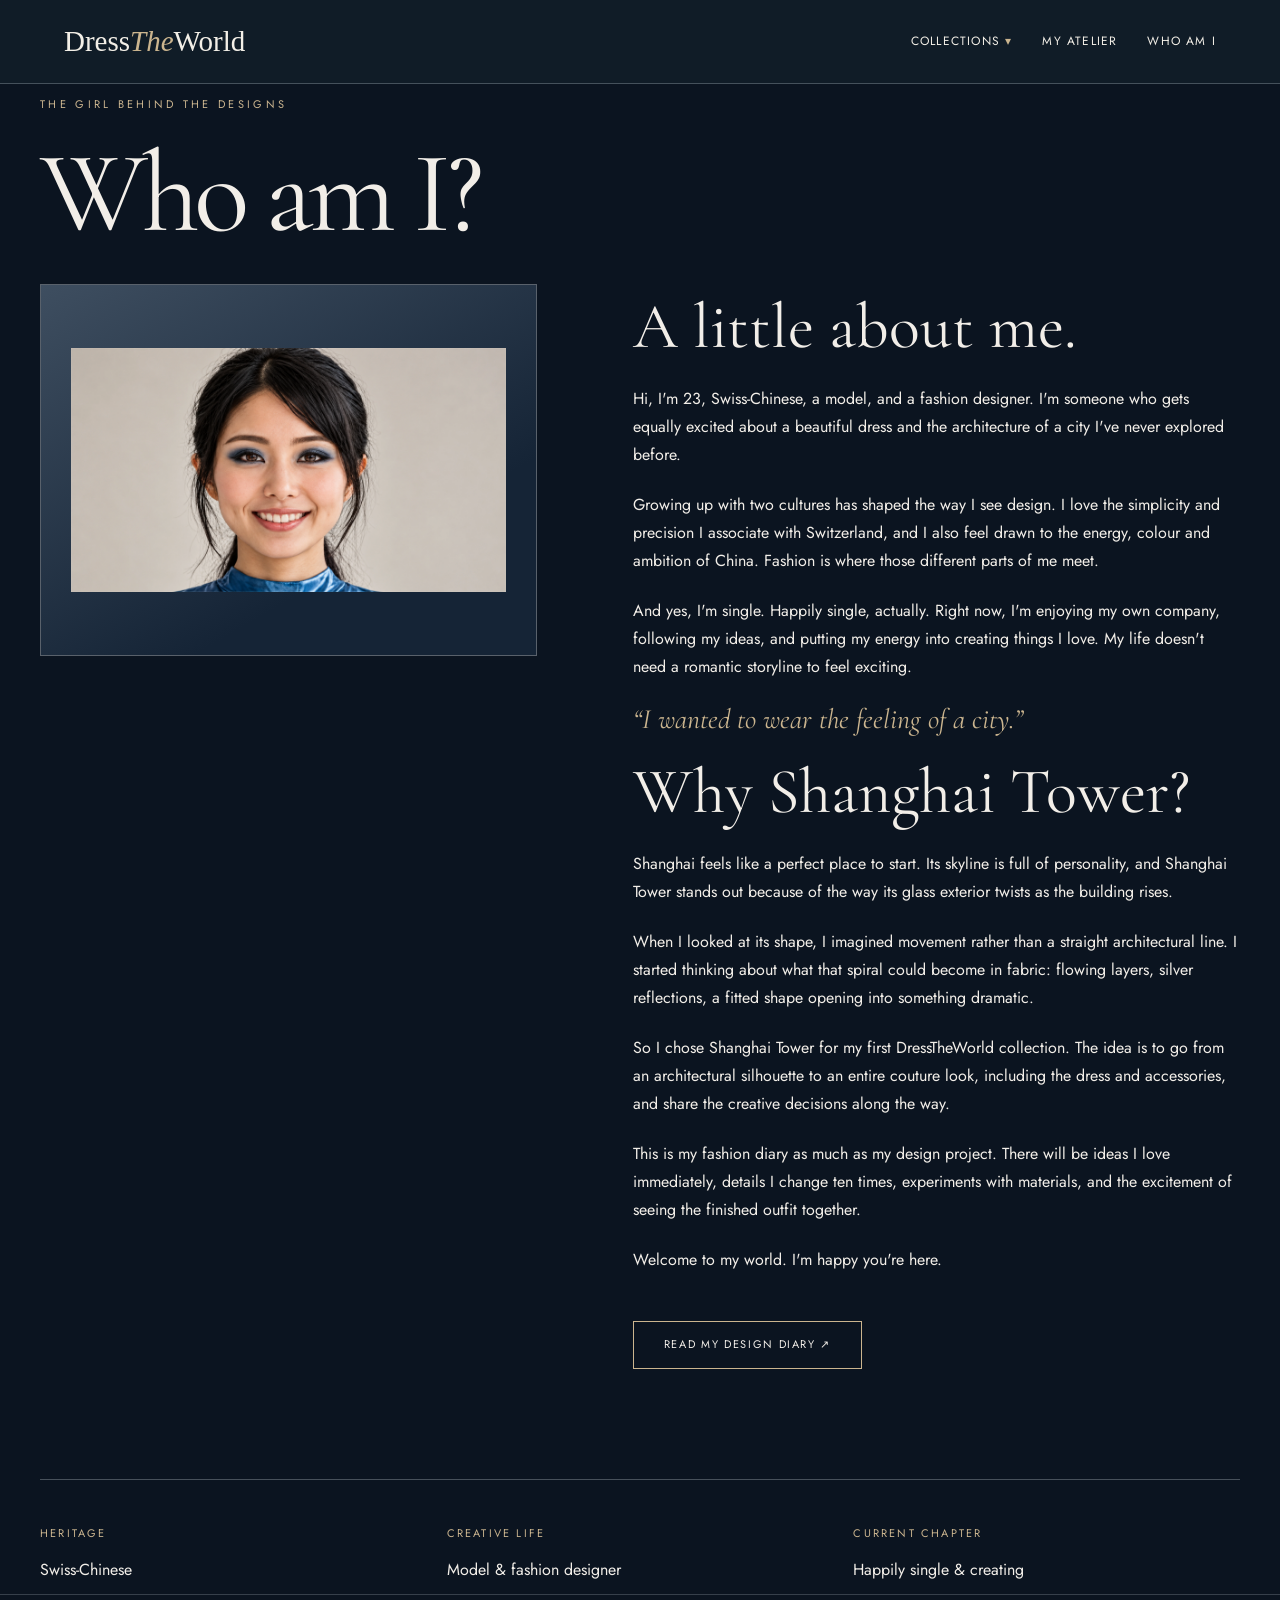
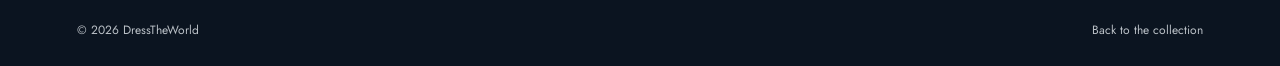
==== commit 98bc9d24: "Publish from Pinegrow" ====
--- a/about.html
+++ b/about.html
@@ -1,23 +1,73 @@
-<!doctype html>
-<html lang="en"><head><meta charset="utf-8"><meta name="viewport" content="width=device-width,initial-scale=1"><meta name="description" content="Meet the Swiss-Chinese model and fashion designer behind DressTheWorld."><title>Who Am I | DressTheWorld</title>
-<link rel="preconnect" href="https://fonts.googleapis.com"><link rel="preconnect" href="https://fonts.gstatic.com" crossorigin><link href="https://fonts.googleapis.com/css2?family=Cormorant+Garamond:wght@300;400;500&family=Jost:wght@300;400;500&display=swap" rel="stylesheet">
-<style>:root{--bg:#0b1420;--light:#f2eee8;--gold:#cbb58f;--muted:#bbc1c7}*{box-sizing:border-box}body{margin:0;background:var(--bg);color:var(--light);font:300 17px/1.85 Jost,sans-serif}a{color:inherit;text-decoration:none}header,footer{padding:25px 6%;border-bottom:1px solid #37404b;display:flex;justify-content:space-between;gap:25px;align-items:center}footer{border-top:1px solid #37404b;border-bottom:0;color:var(--muted);font-size:12px}.brand,h1,h2{font-family:"Cormorant Garamond",serif;font-weight:300}.brand{font-size:29px}nav a{font-size:12px;text-transform:uppercase;letter-spacing:.15em;margin-left:24px}nav a:hover{color:var(--gold)}main{max-width:1300px;margin:auto;padding:95px 6% 130px}.eyebrow{color:var(--gold);text-transform:uppercase;letter-spacing:.3em;font-size:11px}h1{font-size:clamp(5.5rem,13vw,11rem);line-height:.8;margin:28px 0 70px}h2{font-size:clamp(2.8rem,5vw,4.5rem);line-height:1;margin:0 0 30px}.layout{display:grid;grid-template-columns:.9fr 1.1fr;gap:8%;align-items:start}.portrait{aspect-ratio:4/3;border:1px solid #59616b;background:linear-gradient(150deg,#3e4e60,#152436 70%);display:grid;place-items:center;text-align:center;padding:30px}.portrait img{width:100%;height:100%;object-fit:contain}.portrait span{font:italic 34px "Cormorant Garamond",serif;color:var(--gold)}.copy p{margin:0 0 22px}.quote{font:italic 34px/1.2 "Cormorant Garamond",serif;color:var(--gold);margin:42px 0}.details{display:grid;grid-template-columns:repeat(3,1fr);gap:20px;margin:110px 0 0;padding-top:38px;border-top:1px solid #47505a}.detail label{color:var(--gold);font-size:11px;letter-spacing:.2em;text-transform:uppercase}.detail p{margin:10px 0}.footnote{font-size:12px;color:var(--muted);margin-top:25px}.btn{display:inline-block;border:1px solid var(--gold);padding:13px 30px;letter-spacing:.15em;text-transform:uppercase;font-size:11px;margin-top:25px}.btn:hover{background:var(--gold);color:var(--bg)}@media(max-width:760px){.layout,.details{grid-template-columns:1fr}main{padding:65px 6% 80px}nav a{margin-left:10px}.portrait{max-width:550px}h1{margin-bottom:45px}.details{margin-top:60px}}</style><link rel="stylesheet" href="editorial.css"><script defer src="navigation.js"></script><script defer src="https://cloud.umami.is/script.js" data-website-id="072705a8-174e-44c3-b7c8-53ea52c90b67"></script></head>
-<body><header class="site-header"><a class="site-brand" href="index.html" aria-label="DressTheWorld home">Dress<i>The</i>World</a><nav class="site-nav" aria-label="Primary"><details class="collections-menu"><summary>Collections</summary><div class="collection-links"><a href="index.html#shanghai-tower">Shanghai Tower</a><a href="index.html#taipei-101">Taipei 101<small class="collection-status">(Ready in Christmas 2028)</small></a><a href="index.html#petronas-towers">Petronas Towers<small class="collection-status">(reality in Q1 2027)</small></a><a href="index.html#turning-torso">Turning Torso<small class="collection-status">(primi skizzi in Q1 2027)</small></a><a href="index.html#surprise">Surprise!<small class="collection-status">(reading you comments)</small></a><a href="index.html#kingdom-centre">Kingdom Centre<small class="collection-status">(thinking about it)</small></a><a href="index.html#crown-sydney">Crown Sydney<small class="collection-status">(dreaming about it)</small></a><a href="index.html#burj-khalifa">Burj Khalifa<small class="collection-status">(considering it)</small></a></div></details><a href="atelier.html">My Atelier</a><a href="about.html">Who Am I</a></nav></header><main>
-<p class="eyebrow">The girl behind the designs</p><h1>Who am I?</h1>
-<div class="layout"><div><div class="portrait" id="portrait"><img src="images/who-am-i.webp" alt="Portrait with dark hair and a blue top" width="3840" height="2160"></div><p class="footnote">The girl behind the designs.</p></div>
-<div class="copy"><h2>A little about me.</h2>
-<p>Hi, I'm 23, Swiss-Chinese, a model, and a fashion designer. I'm someone who gets equally excited about a beautiful dress and the architecture of a city I've never explored before.</p>
-<p>Growing up with two cultures has shaped the way I see design. I love the simplicity and precision I associate with Switzerland, and I also feel drawn to the energy, colour and ambition of China. Fashion is where those different parts of me meet.</p>
-<p>And yes, I'm single. Happily single, actually. Right now, I'm enjoying my own company, following my ideas, and putting my energy into creating things I love. My life doesn't need a romantic storyline to feel exciting.</p>
-<p class="quote">“I wanted to wear the feeling of a city.”</p>
-<h2>Why Shanghai Tower?</h2>
-<p>Shanghai feels like a perfect place to start. Its skyline is full of personality, and Shanghai Tower stands out because of the way its glass exterior twists as the building rises.</p>
-<p>When I looked at its shape, I imagined movement rather than a straight architectural line. I started thinking about what that spiral could become in fabric: flowing layers, silver reflections, a fitted shape opening into something dramatic.</p>
-<p>So I chose Shanghai Tower for my first DressTheWorld collection. The idea is to go from an architectural silhouette to an entire couture look, including the dress and accessories, and share the creative decisions along the way.</p>
-<p>This is my fashion diary as much as my design project. There will be ideas I love immediately, details I change ten times, experiments with materials, and the excitement of seeing the finished outfit together.</p>
-<p>Welcome to my world. I'm happy you're here.</p>
-<a class="btn" href="index.html#shanghai-tower">Read my design diary ↗</a>
-</div></div>
-<div class="details"><div class="detail"><label>Heritage</label><p>Swiss-Chinese</p></div><div class="detail"><label>Creative life</label><p>Model & fashion designer</p></div><div class="detail"><label>Current chapter</label><p>Happily single & creating</p></div></div>
-</main><footer><span>© <span id="year"></span> DressTheWorld</span><a href="./">Back to the collection</a></footer>
-<script>document.getElementById('year').textContent=new Date().getFullYear();</script></body></html>+<!doctype html>
+<html lang="en">
+    <head>
+        <meta charset="utf-8">
+        <meta name="viewport" content="width=device-width,initial-scale=1">
+        <meta name="description" content="Meet the Swiss-Chinese model and fashion designer behind DressTheWorld.">
+        <title>Who Am I | DressTheWorld</title>
+        <link rel="preconnect" href="https://fonts.googleapis.com">
+        <link rel="preconnect" href="https://fonts.gstatic.com" crossorigin>
+        <link href="https://fonts.googleapis.com/css2?family=Cormorant+Garamond:wght@300;400;500&family=Jost:wght@300;400;500&display=swap" rel="stylesheet">
+        <style>:root { --bg: #0b1420; --light: #f2eee8; --gold: #cbb58f; --muted: #bbc1c7; } * { box-sizing: border-box; } body { margin: 0; background: var(--bg); color: var(--light); font: 300 17px/1.85 Jost,sans-serif; } a { color: inherit; text-decoration: none; } header, footer { padding: 25px 6%; border-bottom: 1px solid #37404b; display: flex; justify-content: space-between; gap: 25px; align-items: center; } footer { border-top: 1px solid #37404b; border-bottom: 0; color: var(--muted); font-size: 12px; } .brand, h1, h2 { font-family: "Cormorant Garamond",serif; font-weight: 300; } .brand { font-size: 29px; } nav a { font-size: 12px; text-transform: uppercase; letter-spacing: .15em; margin-left: 24px; } nav a:hover { color: var(--gold); } main { max-width: 1300px; margin: auto; padding: 95px 6% 130px; } .eyebrow { color: var(--gold); text-transform: uppercase; letter-spacing: .3em; font-size: 11px; } h1 { font-size: clamp(5.5rem,13vw,11rem); line-height: .8; margin: 28px 0 70px; } h2 { font-size: clamp(2.8rem,5vw,4.5rem); line-height: 1; margin: 0 0 30px; } .layout { display: grid; grid-template-columns: .9fr 1.1fr; gap: 8%; align-items: start; } .portrait { aspect-ratio: 4/3; border: 1px solid #59616b; background: linear-gradient(150deg,#3e4e60,#152436 70%); display: grid; place-items: center; text-align: center; padding: 30px; } .portrait img { width: 100%; height: 100%; object-fit: contain; } .portrait span { font: italic 34px "Cormorant Garamond",serif; color: var(--gold); } .copy p { margin: 0 0 22px; } .quote { font: italic 34px/1.2 "Cormorant Garamond",serif; color: var(--gold); margin: 42px 0; } .details { display: grid; grid-template-columns: repeat(3,1fr); gap: 20px; margin: 110px 0 0; padding-top: 38px; border-top: 1px solid #47505a; } .detail label { color: var(--gold); font-size: 11px; letter-spacing: .2em; text-transform: uppercase; } .detail p { margin: 10px 0; } .footnote { font-size: 12px; color: var(--muted); margin-top: 25px; } .btn { display: inline-block; border: 1px solid var(--gold); padding: 13px 30px; letter-spacing: .15em; text-transform: uppercase; font-size: 11px; margin-top: 25px; } .btn:hover { background: var(--gold); color: var(--bg); } @media (max-width:760px){ .layout, .details {  grid-template-columns: 1fr; }  main {  padding: 65px 6% 80px; }  nav a {  margin-left: 10px; }  .portrait {  max-width: 550px; }  h1 {  margin-bottom: 45px; }  .details {  margin-top: 60px; } }</style>
+        <link rel="stylesheet" href="editorial.css">
+        <script defer src="navigation.js"></script>
+        <script defer src="https://cloud.umami.is/script.js" data-website-id="072705a8-174e-44c3-b7c8-53ea52c90b67"></script>
+    </head>
+    <body>
+        <header class="site-header">
+            <a class="site-brand" href="index.html" aria-label="DressTheWorld home">Dress<i>The</i>World</a>
+            <nav class="site-nav" aria-label="Primary">
+                <details class="collections-menu">
+                    <summary>Collections</summary>
+                    <div class="collection-links">
+                        <a href="index.html#shanghai-tower">Shanghai Tower</a><a href="index.html#taipei-101">Taipei 101<small class="collection-status">(Ready in Christmas 2028)</small></a><a href="index.html#petronas-towers">Petronas Towers<small class="collection-status">(reality in Q1 2027)</small></a><a href="index.html#turning-torso">Turning Torso<small class="collection-status">(primi skizzi in Q1 2027)</small></a><a href="index.html#surprise">Surprise!<small class="collection-status">(reading you comments)</small></a><a href="index.html#kingdom-centre">Kingdom Centre<small class="collection-status">(thinking about it)</small></a><a href="index.html#crown-sydney">Crown Sydney<small class="collection-status">(dreaming about it)</small></a><a href="index.html#burj-khalifa">Burj Khalifa<small class="collection-status">(considering it)</small></a>
+                    </div>
+                </details>
+                <a href="atelier.html">My Atelier</a><a href="about.html">Who Am I</a>
+            </nav>
+        </header>
+        <main>
+            <p class="eyebrow">The girl behind the designs</p>
+            <h1>Who am I?</h1>
+            <div class="layout">
+                <div>
+                    <div class="portrait" id="portrait">
+                        <img src="images/who-am-i.webp" alt="Portrait with dark hair and a blue top" width="3840" height="2160">
+                    </div>
+                </div>
+                <div class="copy">
+                    <h2>A little about me.</h2>
+                    <p>Hi, I'm 23, Swiss-Chinese, a model, and a fashion designer. I'm someone who gets equally excited about a beautiful dress and the architecture of a city I've never explored before.</p>
+                    <p>Growing up with two cultures has shaped the way I see design. I love the simplicity and precision I associate with Switzerland, and I also feel drawn to the energy, colour and ambition of China. Fashion is where those different parts of me meet.</p>
+                    <p>And yes, I'm single. Happily single, actually. Right now, I'm enjoying my own company, following my ideas, and putting my energy into creating things I love. My life doesn't need a romantic storyline to feel exciting.</p>
+                    <p class="quote" style="font-size: 28px;">&ldquo;I wanted to wear the feeling of a city.&rdquo;</p>
+                    <h2>Why Shanghai Tower?</h2>
+                    <p>Shanghai feels like a perfect place to start. Its skyline is full of personality, and Shanghai Tower stands out because of the way its glass exterior twists as the building rises.</p>
+                    <p>When I looked at its shape, I imagined movement rather than a straight architectural line. I started thinking about what that spiral could become in fabric: flowing layers, silver reflections, a fitted shape opening into something dramatic.</p>
+                    <p>So I chose Shanghai Tower for my first DressTheWorld collection. The idea is to go from an architectural silhouette to an entire couture look, including the dress and accessories, and share the creative decisions along the way.</p>
+                    <p>This is my fashion diary as much as my design project. There will be ideas I love immediately, details I change ten times, experiments with materials, and the excitement of seeing the finished outfit together.</p>
+                    <p>Welcome to my world. I'm happy you're here.</p>
+                    <a class="btn" href="index.html#shanghai-tower">Read my design diary ↗</a>
+                </div>
+            </div>
+            <div class="details">
+                <div class="detail">
+                    <label>Heritage</label>
+                    <p>Swiss-Chinese</p>
+                </div>
+                <div class="detail">
+                    <label>Creative life</label>
+                    <p>Model & fashion designer</p>
+                </div>
+                <div class="detail">
+                    <label>Current chapter</label>
+                    <p>Happily single & creating</p>
+                </div>
+            </div>
+        </main>
+        <footer>
+            <span>© <span id="year"></span> DressTheWorld</span><a href="./">Back to the collection</a>
+        </footer>
+        <script>document.getElementById('year').textContent=new Date().getFullYear();</script>
+    </body>
+</html>
--- a/editorial.css
+++ b/editorial.css
@@ -1,6 +1,459 @@
-*{box-sizing:border-box}html{scroll-behavior:smooth;scroll-padding-top:30px}body{margin:0;background:#f3efe7;color:#202d32;font:400 16px/1.75 Jost,Arial,sans-serif}a{color:inherit;text-decoration:none}a:hover{color:#83613a}a:focus-visible,summary:focus-visible{outline:2px solid #ab8350;outline-offset:5px}.site-header{position:relative;z-index:30;display:flex;justify-content:space-between;align-items:center;gap:24px;padding:25px 5%;background:#101c27;color:#f3efe7;border-bottom:1px solid #45515b}.site-brand{font:400 29px Georgia,serif;white-space:nowrap}.site-brand i{color:#cbb58f}.site-nav{display:flex;align-items:center;gap:30px;font-size:12px;text-transform:uppercase;letter-spacing:.1em}.site-nav>a,.site-nav .collection-links a{margin:0;font-size:12px;letter-spacing:.1em}.collections-menu{position:relative;margin:0;padding:0;border:0}.collections-menu summary{cursor:pointer;margin:0;color:inherit;list-style:none}.collections-menu summary::-webkit-details-marker{display:none}.collections-menu summary::after{content:' ▾';color:#cbb58f}.collections-menu[open] summary::after{content:' ▴'}.collection-links{position:absolute;top:calc(100% + 18px);left:0;min-width:240px;padding:12px;background:#101c27;border:1px solid #52606b;box-shadow:0 15px 35px #0003}.collection-links a{display:block;padding:10px 12px}.collection-links a:hover{background:#253340;color:#ead4b2}body>main{max-width:1320px;margin:auto;padding:0 5%}.journal-intro{padding:85px 0 70px;max-width:850px}.kicker{font-size:11px;letter-spacing:.19em;text-transform:uppercase;color:#80623e;margin:0 0 20px}h1,h2,h3{font-family:'Cormorant Garamond',Georgia,serif;font-weight:400}h1{font-size:clamp(4rem,9vw,8.5rem);line-height:.95;letter-spacing:-.045em;margin:25px 0 35px}h1 em{color:#80623e}h2{font-size:clamp(2.7rem,5vw,4.5rem);line-height:1.04;margin:10px 0 25px}h3{font-size:2rem;line-height:1.15;margin:10px 0 15px}.lead{font-size:23px;max-width:680px}.text-link{display:inline-block;padding:5px 0;border-bottom:1px solid #9d805c}.feature{display:grid;grid-template-columns:1.2fr 1fr;border-top:1px solid #c5bcae;border-bottom:1px solid #c5bcae;padding:40px 0;gap:45px;align-items:center}.feature img{width:100%;height:auto;display:block}.standfirst{font:italic 30px Georgia,serif}.small,figcaption{font-size:12px;color:#626a6b;margin-top:20px}.journal-section{padding:75px 0;border-bottom:1px solid #c5bcae}.section-heading{max-width:750px;margin-bottom:40px}.entry-grid{display:grid;grid-template-columns:1fr 1fr;gap:55px 30px}.entry img{display:block;width:100%;aspect-ratio:16/10;object-fit:contain;background:#e4dfd5;margin-bottom:24px}.entry p{max-width:500px}.upcoming-grid{display:grid;grid-template-columns:repeat(3,minmax(0,1fr));gap:24px}.upcoming{border-top:1px solid #c5bcae;padding:25px 0;scroll-margin-top:30px}.upcoming .text-link{font-size:13px}.atelier-note{padding:75px 0}.site-footer{display:flex;justify-content:space-between;gap:20px;background:#101c27;color:#f3efe7;padding:30px 5%;font-size:12px}.atelier-figure{margin:0}.atelier-figure img{display:block;width:100%;height:auto}body:has(.chapter),body:has(.layout){background:#0b1420;color:#f2eee8}@media(max-width:760px){.site-header{align-items:flex-start;flex-direction:column;padding:20px 5%;gap:18px}.site-nav{gap:22px;flex-wrap:wrap}.site-nav>a{margin:0}.collection-links{max-width:85vw}.journal-intro{padding:55px 0}.feature,.entry-grid{grid-template-columns:1fr}.feature{gap:25px}.upcoming-grid{grid-template-columns:1fr 1fr}.journal-section,.atelier-note{padding:50px 0}.site-footer{flex-direction:column}.lead{font-size:20px}}@media(max-width:420px){.upcoming-grid{grid-template-columns:1fr}.site-nav{gap:18px;font-size:11px}}@media(prefers-reduced-motion:reduce){html{scroll-behavior:auto}}
-
-/* Collection notes remain readable within the mobile dropdown. */
-.collection-links{width:300px;max-width:85vw}.collection-status{display:block;margin-top:3px;font-size:11px;line-height:1.5;letter-spacing:0;text-transform:none;color:#cbb58f}.collection-progress{color:#80623e}
-
-.sequence-label{font-size:12px;letter-spacing:.12em;text-transform:uppercase;color:#cbb58f;margin:24px 0}.image-stage{margin-top:50px;padding-top:20px;border-top:1px solid #36414e}.feature-sequence{display:grid;gap:32px}.feature-sequence figure{margin:0}.feature-sequence figcaption{margin-top:10px}.atelier-figure+.atelier-figure{margin-top:45px}
+* {
+    box-sizing: border-box;
+}
+
+html {
+    scroll-behavior: smooth;
+    scroll-padding-top: 30px;
+}
+
+body {
+    margin: 0;
+    background: #f3efe7;
+    color: #202d32;
+    font: 400 16px/1.75 Jost,Arial,sans-serif;
+}
+
+a {
+    color: inherit;
+    text-decoration: none;
+}
+
+a:hover {
+    color: #83613a;
+}
+
+a:focus-visible,
+summary:focus-visible {
+    outline: 2px solid #ab8350;
+    outline-offset: 5px;
+}
+
+.site-header {
+    position: relative;
+    z-index: 30;
+    display: flex;
+    justify-content: space-between;
+    align-items: center;
+    gap: 24px;
+    padding: 25px 5%;
+    background: #101c27;
+    color: #f3efe7;
+    border-bottom: 1px solid #45515b;
+}
+
+.site-brand {
+    font: 400 29px Georgia,serif;
+    white-space: nowrap;
+}
+
+.site-brand i {
+    color: #cbb58f;
+}
+
+.site-nav {
+    display: flex;
+    align-items: center;
+    gap: 30px;
+    font-size: 12px;
+    text-transform: uppercase;
+    letter-spacing: .1em;
+}
+
+.site-nav>a,
+.site-nav .collection-links a {
+    margin: 0;
+    font-size: 12px;
+    letter-spacing: .1em;
+}
+
+.collections-menu {
+    position: relative;
+    margin: 0;
+    padding: 0;
+    border: 0;
+}
+
+.collections-menu summary {
+    cursor: pointer;
+    margin: 0;
+    color: inherit;
+    list-style: none;
+}
+
+.collections-menu summary::-webkit-details-marker {
+    display: none;
+}
+
+.collections-menu summary::after {
+    content: ' ▾';
+    color: #cbb58f;
+}
+
+.collections-menu[open] summary::after {
+    content: ' ▴';
+}
+
+.collection-links {
+    position: absolute;
+    top: calc(100% + 18px);
+    left: 0;
+    min-width: 240px;
+    padding: 12px;
+    background: #101c27;
+    border: 1px solid #52606b;
+    box-shadow: 0 15px 35px #0003;
+}
+
+.collection-links a {
+    display: block;
+    padding: 10px 12px;
+}
+
+.collection-links a:hover {
+    background: #253340;
+    color: #ead4b2;
+}
+
+body>main {
+    max-width: 1320px;
+    margin: auto;
+    padding: 0 5%;
+}
+
+.journal-intro {
+    padding: 85px 0 70px;
+    max-width: 850px;
+    width: var(--page-width);
+}
+
+.kicker {
+    font-size: 11px;
+    letter-spacing: .19em;
+    text-transform: uppercase;
+    color: #80623e;
+    margin: 0 0 20px;
+}
+
+h1,
+h2,
+h3 {
+    font-family: 'Cormorant Garamond',Georgia,serif;
+    font-weight: 400;
+}
+
+h1 {
+    font-size: clamp(4rem,9vw,8.5rem);
+    line-height: .95;
+    letter-spacing: -.045em;
+    margin: 25px 0 35px;
+    max-width: 14000px;
+}
+
+h1 em {
+    color: #80623e;
+}
+
+h2 {
+    font-size: clamp(2.7rem,5vw,4.5rem);
+    line-height: 1.04;
+    margin: 10px 0 25px;
+}
+
+h3 {
+    font-size: 2rem;
+    line-height: 1.15;
+    margin: 10px 0 15px;
+}
+
+.lead {
+    font-size: 23px;
+    max-width: 14000px;
+}
+
+.text-link {
+    display: inline-block;
+    padding: 5px 0;
+    border-bottom: 1px solid #9d805c;
+}
+
+.feature {
+    display: grid;
+    grid-template-columns: 1.2fr 1fr;
+    border-top: 1px solid #c5bcae;
+    border-bottom: 1px solid #c5bcae;
+    padding: 40px 0;
+    gap: 45px;
+    align-items: center;
+}
+
+.feature img {
+    width: 100%;
+    height: auto;
+    display: block;
+}
+
+.standfirst {
+    font: italic 30px Georgia,serif;
+}
+
+.small,
+figcaption {
+    font-size: 12px;
+    color: #626a6b;
+    margin-top: 20px;
+}
+
+.journal-section {
+    padding: 75px 0;
+    border-bottom: 1px solid #c5bcae;
+}
+
+.section-heading {
+    max-width: 750px;
+    margin-bottom: 40px;
+}
+
+.entry-grid {
+    display: grid;
+    grid-template-columns: 1fr 1fr;
+    gap: 55px 30px;
+}
+
+.entry img {
+    display: block;
+    width: 100%;
+    aspect-ratio: 16/10;
+    object-fit: contain;
+    background: #e4dfd5;
+    margin-bottom: 24px;
+}
+
+.entry p {
+    max-width: 500px;
+}
+
+.upcoming-grid {
+    display: grid;
+    grid-template-columns: repeat(3,minmax(0,1fr));
+    gap: 24px;
+}
+
+.upcoming {
+    border-top: 1px solid #c5bcae;
+    padding: 25px 0;
+    scroll-margin-top: 30px;
+}
+
+.upcoming .text-link {
+    font-size: 13px;
+}
+
+.atelier-note {
+    padding: 75px 0;
+}
+
+.site-footer {
+    display: flex;
+    justify-content: space-between;
+    gap: 20px;
+    background: #101c27;
+    color: #f3efe7;
+    padding: 30px 5%;
+    font-size: 12px;
+}
+
+.atelier-figure {
+    margin: 0;
+}
+
+.atelier-figure img {
+    display: block;
+    width: var(--page-width);
+    height: auto;
+}
+
+body:has(.chapter),
+body:has(.layout) {
+    background: #0b1420;
+    color: #f2eee8;
+}
+
+@media (max-width:760px){
+    .site-header {
+        align-items: flex-start;
+        flex-direction: column;
+        padding: 20px 5%;
+        gap: 18px;
+    }
+
+    .site-nav {
+        gap: 22px;
+        flex-wrap: wrap;
+    }
+
+    .site-nav>a {
+        margin: 0;
+    }
+
+    .collection-links {
+        max-width: 85vw;
+    }
+
+    .journal-intro {
+        padding: 55px 0;
+    }
+
+    .feature,
+    .entry-grid {
+        grid-template-columns: 1fr;
+    }
+
+    .feature {
+        gap: 25px;
+    }
+
+    .upcoming-grid {
+        grid-template-columns: 1fr 1fr;
+    }
+
+    .journal-section,
+    .atelier-note {
+        padding: 50px 0;
+    }
+
+    .site-footer {
+        flex-direction: column;
+    }
+
+    .lead {
+        font-size: 20px;
+    }
+}
+
+@media (max-width:420px){
+    .upcoming-grid {
+        grid-template-columns: 1fr;
+    }
+
+    .site-nav {
+        gap: 18px;
+        font-size: 11px;
+    }
+}
+
+@media (prefers-reduced-motion:reduce){
+    html {
+        scroll-behavior: auto;
+    }
+}
+
+/* Collection notes remain readable within the mobile dropdown. */
+.collection-links {
+    width: 300px;
+    max-width: 85vw;
+}
+
+.collection-status {
+    display: block;
+    margin-top: 3px;
+    font-size: 11px;
+    line-height: 1.5;
+    letter-spacing: 0;
+    text-transform: none;
+    color: #cbb58f;
+}
+
+.collection-progress {
+    color: #80623e;
+}
+
+.sequence-label {
+    font-size: 12px;
+    letter-spacing: .12em;
+    text-transform: uppercase;
+    color: #cbb58f;
+    margin: 24px 0;
+}
+
+.image-stage {
+    margin-top: 50px;
+    padding-top: 20px;
+    border-top: 1px solid #36414e;
+}
+
+.feature-sequence {
+    display: grid;
+    gap: 32px;
+}
+
+.feature-sequence figure {
+    margin: 0;
+}
+
+.feature-sequence figcaption {
+    margin-top: 10px;
+}
+
+.atelier-figure+.atelier-figure {
+    margin-top: 45px;
+}
+
+/* One shared content width: full-width singles and equally divided image rows. */
+:root {
+    --page-width: min(1320px,calc(100% - 80px));
+}
+
+body>main {
+    width: var(--page-width);
+    max-width: none;
+    margin-inline: auto;
+    padding-inline: 0;
+}
+
+.gallery,
+.gallery:has(>figure:only-child) {
+    width: 100%;
+    max-width: none;
+}
+
+.gallery {
+    grid-template-columns: repeat(2,minmax(0,1fr));
+}
+
+.gallery:has(>figure:only-child) {
+    grid-template-columns: minmax(0,1fr);
+}
+
+.gallery>figure {
+    width: 100%;
+    min-width: 0;
+}
+
+.gallery .image-link {
+    width: 100%;
+}
+
+.gallery .image-link img {
+    width: 100%;
+    height: auto;
+    max-height: none;
+    aspect-ratio: 16/9;
+    object-fit: contain;
+}
+
+.gallery:has(>figure:only-child) .image-link img {
+    height: auto;
+    max-height: none;
+    aspect-ratio: auto;
+}
+
+@media (max-width:760px){
+    :root {
+        --page-width: calc(100% - 40px);
+    }
+
+    .gallery {
+        grid-template-columns: minmax(0,1fr);
+    }
+}
